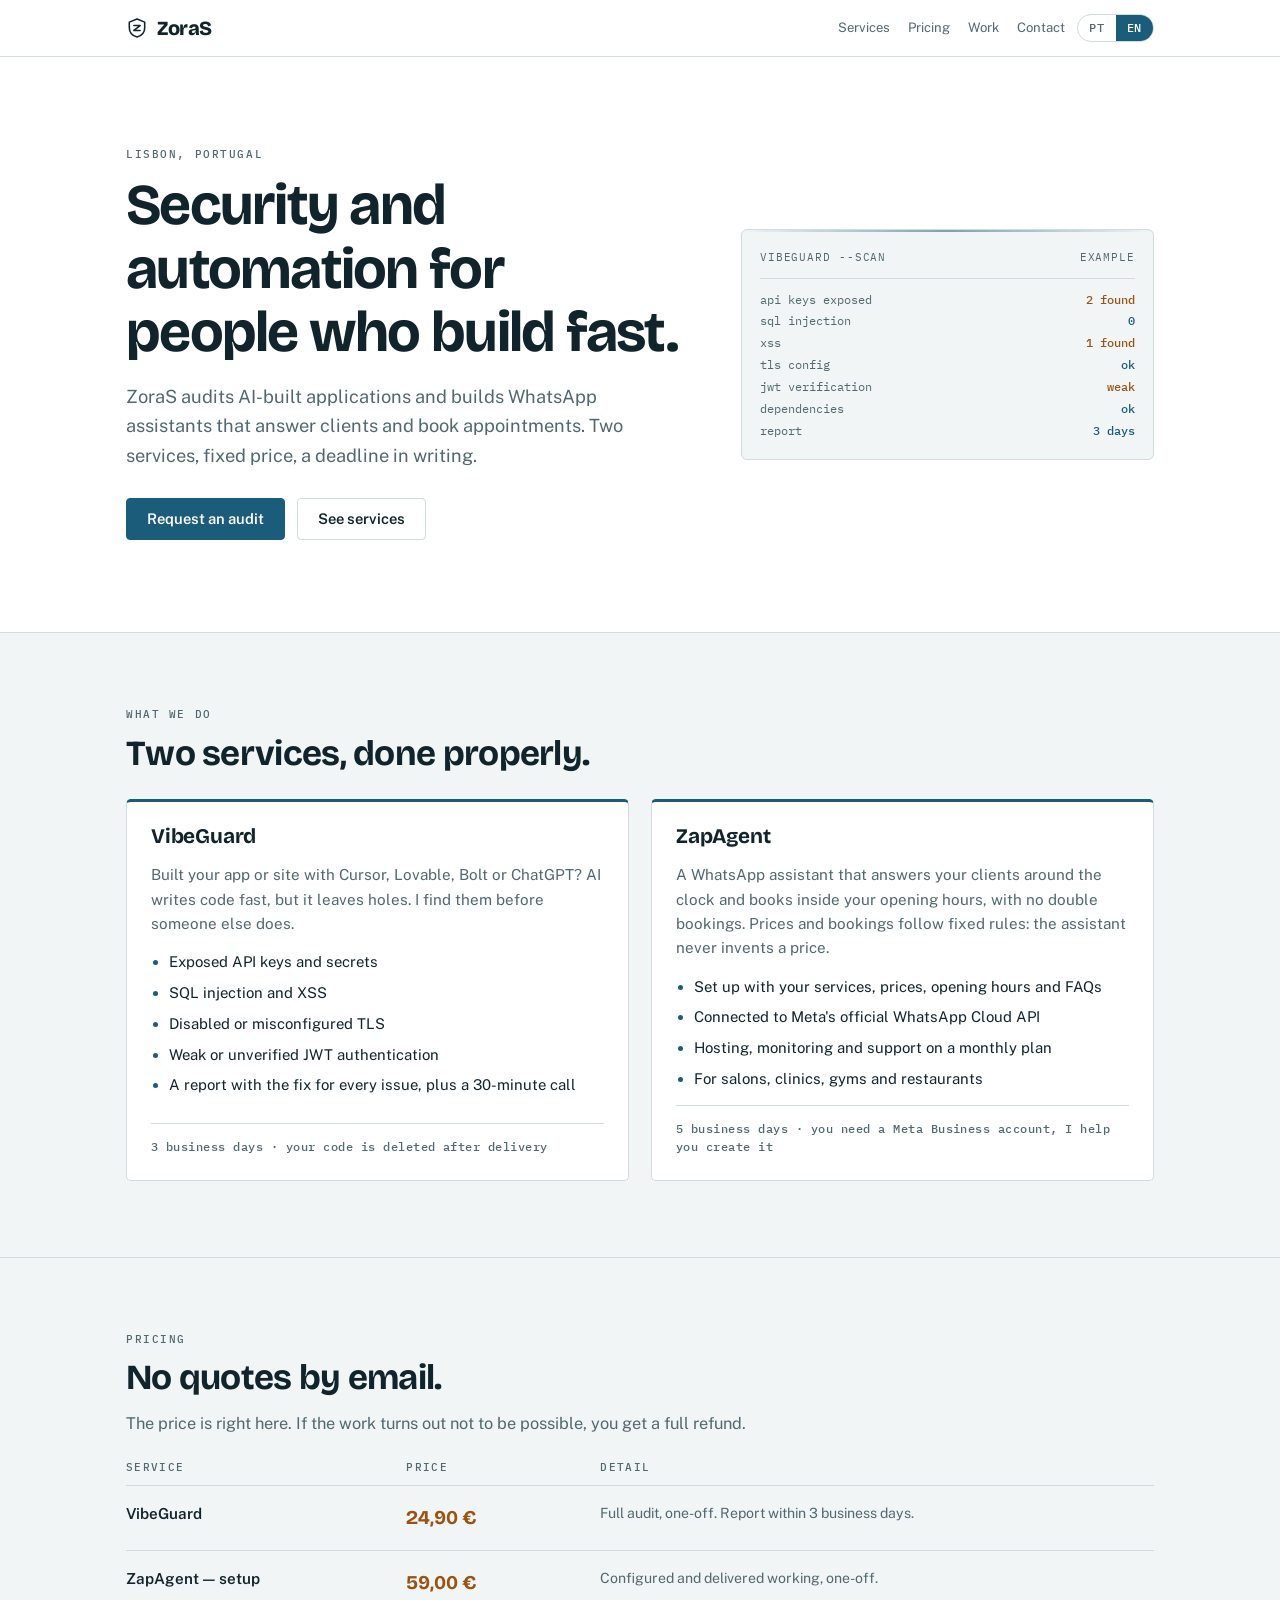
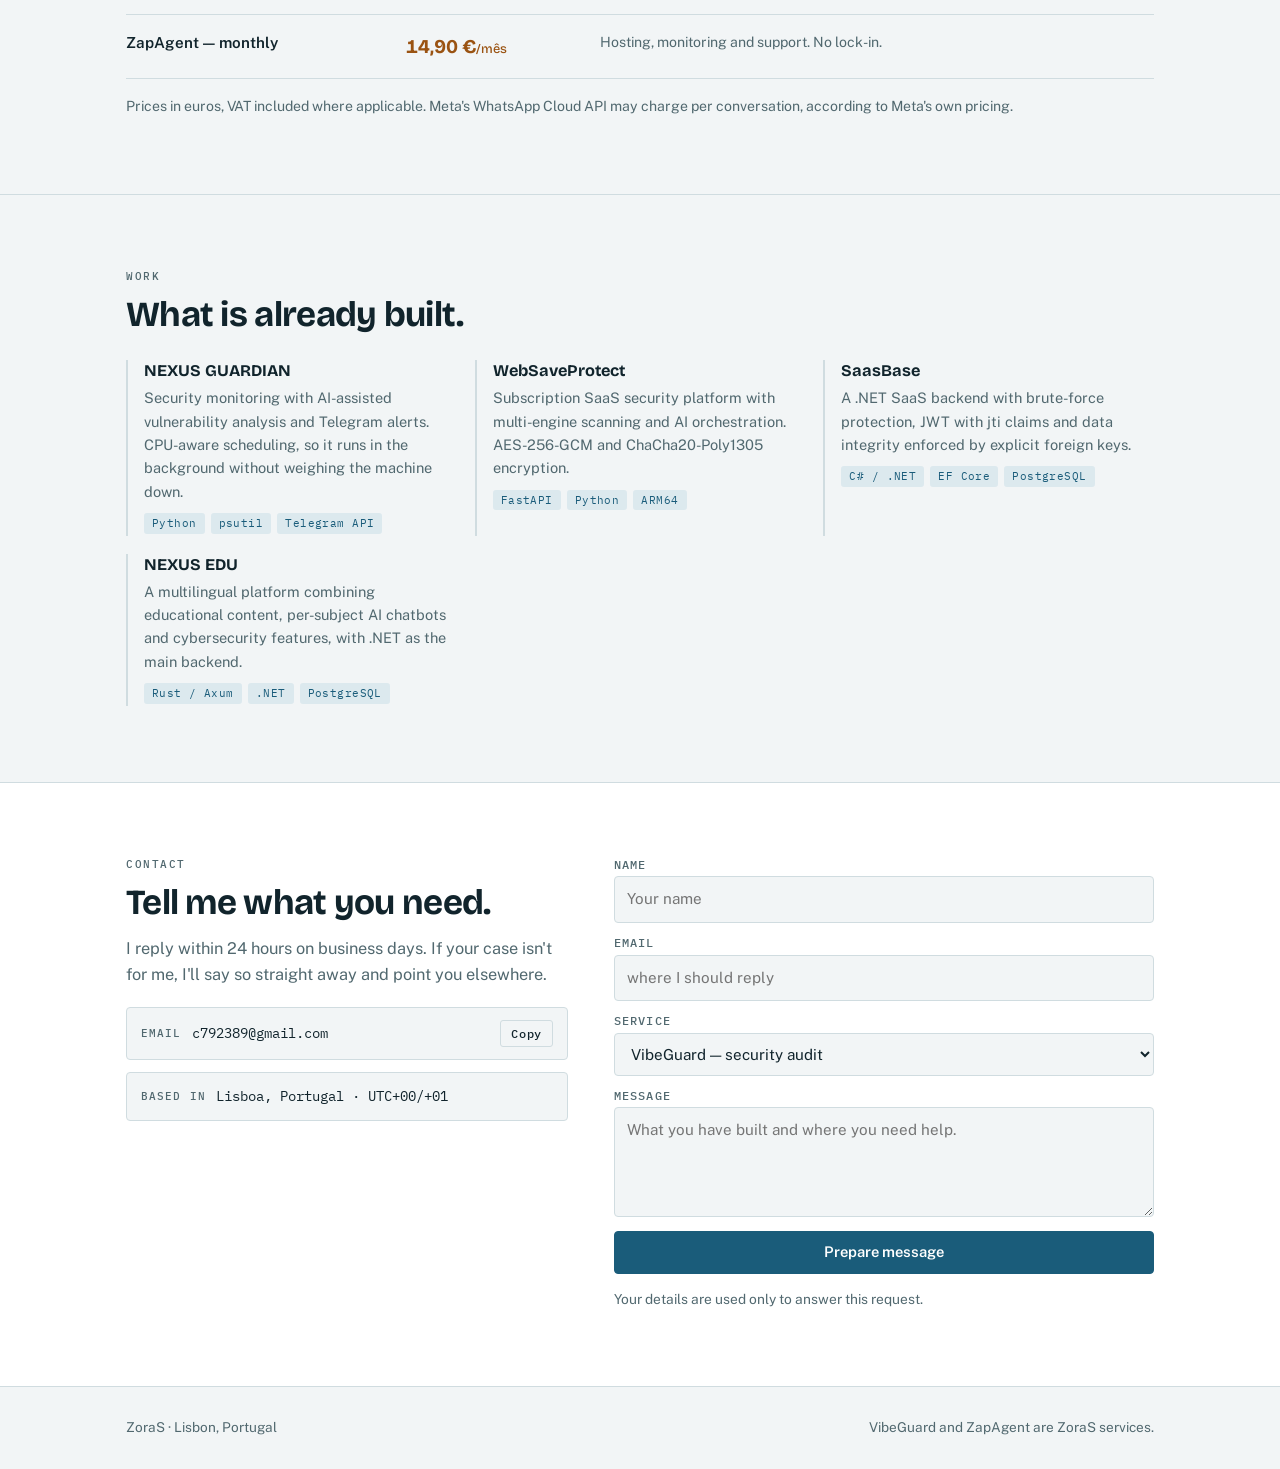
==== index.html @ ab736a9f "Move o site para a raiz" ====
<!doctype html>
<html lang="pt">
<head>
<meta charset="utf-8">
<meta name="viewport" content="width=device-width, initial-scale=1, viewport-fit=cover">
<title>ZoraS</title>
<meta name="description" content="Auditoria de seguranca para aplicacoes feitas com IA e assistentes de WhatsApp. Lisboa, Portugal.">
<meta name="referrer" content="strict-origin-when-cross-origin">
<link rel="preconnect" href="https://fonts.gstatic.com" crossorigin>
<link rel="stylesheet" href="https://fonts.googleapis.com/css2?family=Bricolage+Grotesque:opsz,wght@12..96,500;12..96,700;12..96,800&family=Public+Sans:ital,wght@0,400;0,500;0,600;1,400&family=IBM+Plex+Mono:wght@400;500&display=swap">
<link rel="stylesheet" href="/style.css">
</head>
<body>
<header class="site-head">
  <div class="wrap head-row">
    <a class="brand" href="#top">
      <svg class="mark" viewBox="0 0 24 24" aria-hidden="true">
        <path d="M12 2.2 3.6 5.6v6.1c0 5 3.6 8.8 8.4 10.1 4.8-1.3 8.4-5.1 8.4-10.1V5.6Z" fill="none" stroke="currentColor" stroke-width="1.7" stroke-linejoin="round"></path>
        <path d="M8.6 9.3h6.8l-6.8 5.4h6.8" fill="none" stroke="currentColor" stroke-width="1.7" stroke-linecap="round" stroke-linejoin="round"></path>
      </svg>
      ZoraS
    </a>
    <nav class="site-nav">
      <a href="#servicos" data-pt="Serviços" data-en="Services">Serviços</a>
      <a href="#precos" data-pt="Preços" data-en="Pricing">Preços</a>
      <a href="#trabalho" data-pt="Trabalho" data-en="Work">Trabalho</a>
      <a href="#contacto" data-pt="Contacto" data-en="Contact">Contacto</a>
    </nav>
    <div class="lang" role="group" aria-label="Idioma / Language">
      <button type="button" id="btn-pt" aria-pressed="true">PT</button>
      <button type="button" id="btn-en" aria-pressed="false">EN</button>
    </div>
  </div>
</header>

<main id="top">

  <section class="hero">
    <div class="wrap hero-grid">
      <div>
        <span class="eyebrow" data-pt="Lisboa, Portugal" data-en="Lisbon, Portugal">Lisboa, Portugal</span>
        <h1 data-pt="Segurança e automação para quem constrói depressa."
            data-en="Security and automation for people who build fast.">Segurança e automação para quem constrói depressa.</h1>
        <p class="lede"
           data-pt="A ZoraS audita aplicações feitas com IA e constrói assistentes de WhatsApp que respondem a clientes e marcam serviços. Dois serviços, preço fixo, prazo escrito."
           data-en="ZoraS audits AI-built applications and builds WhatsApp assistants that answer clients and book appointments. Two services, fixed price, a deadline in writing.">A ZoraS audita aplicações feitas com IA e constrói assistentes de WhatsApp que respondem a clientes e marcam serviços. Dois serviços, preço fixo, prazo escrito.</p>
        <div class="hero-actions">
          <a class="btn" href="#contacto" data-pt="Pedir auditoria" data-en="Request an audit">Pedir auditoria</a>
          <a class="btn ghost" href="#servicos" data-pt="Ver serviços" data-en="See services">Ver serviços</a>
        </div>
      </div>
      <div class="scan" aria-hidden="true">
        <div class="scan-head">
          <span>vibeguard --scan</span>
          <span data-pt="exemplo" data-en="example">exemplo</span>
        </div>
        <div class="scan-row"><span class="k">api keys exposed</span><span class="v flag">2 found</span></div>
        <div class="scan-row"><span class="k">sql injection</span><span class="v">0</span></div>
        <div class="scan-row"><span class="k">xss</span><span class="v flag">1 found</span></div>
        <div class="scan-row"><span class="k">tls config</span><span class="v">ok</span></div>
        <div class="scan-row"><span class="k">jwt verification</span><span class="v flag">weak</span></div>
        <div class="scan-row"><span class="k">dependencies</span><span class="v">ok</span></div>
        <div class="scan-row"><span class="k">report</span><span class="v">3 days</span></div>
      </div>
    </div>
  </section>

  <section id="servicos">
    <div class="wrap band">
      <span class="eyebrow" data-pt="O que fazemos" data-en="What we do">O que fazemos</span>
      <h2 style="font-size:clamp(1.6rem,3.6vw,2.2rem);letter-spacing:-0.02em"
          data-pt="Dois serviços, feitos a sério." data-en="Two services, done properly.">Dois serviços, feitos a sério.</h2>
      <div class="svc-grid">

        <article class="svc">
          <h3>VibeGuard</h3>
          <p data-pt="Fizeste a app ou o site com Cursor, Lovable, Bolt ou ChatGPT? A IA escreve código depressa, mas deixa buracos. Encontro-os antes de outra pessoa os encontrar."
             data-en="Built your app or site with Cursor, Lovable, Bolt or ChatGPT? AI writes code fast, but it leaves holes. I find them before someone else does.">Fizeste a app ou o site com Cursor, Lovable, Bolt ou ChatGPT? A IA escreve código depressa, mas deixa buracos. Encontro-os antes de outra pessoa os encontrar.</p>
          <ul>
            <li data-pt="Chaves de API e segredos expostos" data-en="Exposed API keys and secrets">Chaves de API e segredos expostos</li>
            <li data-pt="SQL injection e XSS" data-en="SQL injection and XSS">SQL injection e XSS</li>
            <li data-pt="TLS desativado ou mal configurado" data-en="Disabled or misconfigured TLS">TLS desativado ou mal configurado</li>
            <li data-pt="Autenticação JWT mal verificada" data-en="Weak or unverified JWT authentication">Autenticação JWT mal verificada</li>
            <li data-pt="Relatório com a correção de cada problema, mais chamada de 30 minutos" data-en="A report with the fix for every issue, plus a 30-minute call">Relatório com a correção de cada problema, mais chamada de 30 minutos</li>
          </ul>
          <div class="foot" data-pt="3 dias úteis · o teu código é apagado após a entrega" data-en="3 business days · your code is deleted after delivery">3 dias úteis · o teu código é apagado após a entrega</div>
        </article>

        <article class="svc">
          <h3>ZapAgent</h3>
          <p data-pt="Um assistente de WhatsApp que responde aos teus clientes 24 horas por dia e marca dentro do teu horário, sem sobreposições. Preços e marcações seguem regras fixas: o assistente nunca inventa preços."
             data-en="A WhatsApp assistant that answers your clients around the clock and books inside your opening hours, with no double bookings. Prices and bookings follow fixed rules: the assistant never invents a price.">Um assistente de WhatsApp que responde aos teus clientes 24 horas por dia e marca dentro do teu horário, sem sobreposições. Preços e marcações seguem regras fixas: o assistente nunca inventa preços.</p>
          <ul>
            <li data-pt="Configurado com os teus serviços, preços, horário e perguntas frequentes" data-en="Set up with your services, prices, opening hours and FAQs">Configurado com os teus serviços, preços, horário e perguntas frequentes</li>
            <li data-pt="Ligação à WhatsApp Cloud API oficial da Meta" data-en="Connected to Meta's official WhatsApp Cloud API">Ligação à WhatsApp Cloud API oficial da Meta</li>
            <li data-pt="Alojamento, monitorização e suporte por mensalidade" data-en="Hosting, monitoring and support on a monthly plan">Alojamento, monitorização e suporte por mensalidade</li>
            <li data-pt="Para salões, clínicas, ginásios e restaurantes" data-en="For salons, clinics, gyms and restaurants">Para salões, clínicas, ginásios e restaurantes</li>
          </ul>
          <div class="foot" data-pt="5 dias úteis · precisas de uma conta Meta Business, eu ajudo a criar" data-en="5 business days · you need a Meta Business account, I help you create it">5 dias úteis · precisas de uma conta Meta Business, eu ajudo a criar</div>
        </article>

      </div>
    </div>
  </section>

  <section id="precos">
    <div class="wrap band">
      <span class="eyebrow" data-pt="Preços" data-en="Pricing">Preços</span>
      <h2 style="font-size:clamp(1.6rem,3.6vw,2.2rem);letter-spacing:-0.02em"
          data-pt="Sem orçamentos por email." data-en="No quotes by email.">Sem orçamentos por email.</h2>
      <p class="lede" style="margin-top:12px"
         data-pt="O preço está aqui. Se o trabalho não for possível, devolvo o valor na totalidade."
         data-en="The price is right here. If the work turns out not to be possible, you get a full refund.">O preço está aqui. Se o trabalho não for possível, devolvo o valor na totalidade.</p>

      <div class="price-wrap">
        <table class="price">
          <thead>
            <tr>
              <th data-pt="Serviço" data-en="Service">Serviço</th>
              <th data-pt="Preço" data-en="Price">Preço</th>
              <th data-pt="Detalhe" data-en="Detail">Detalhe</th>
            </tr>
          </thead>
          <tbody>
            <tr>
              <td class="what">VibeGuard</td>
              <td class="amount">24,90 €</td>
              <td class="note" data-pt="Auditoria completa, uma vez. Relatório em 3 dias úteis." data-en="Full audit, one-off. Report within 3 business days.">Auditoria completa, uma vez. Relatório em 3 dias úteis.</td>
            </tr>
            <tr>
              <td class="what" data-pt="ZapAgent — instalação" data-en="ZapAgent — setup">ZapAgent — instalação</td>
              <td class="amount">59,00 €</td>
              <td class="note" data-pt="Configuração e entrega a funcionar, uma vez." data-en="Configured and delivered working, one-off.">Configuração e entrega a funcionar, uma vez.</td>
            </tr>
            <tr>
              <td class="what" data-pt="ZapAgent — mensalidade" data-en="ZapAgent — monthly">ZapAgent — mensalidade</td>
              <td class="amount">14,90 €<span style="font-size:0.8rem;font-weight:500">/mês</span></td>
              <td class="note" data-pt="Alojamento, monitorização e suporte. Sem fidelização." data-en="Hosting, monitoring and support. No lock-in.">Alojamento, monitorização e suporte. Sem fidelização.</td>
            </tr>
          </tbody>
        </table>
      </div>
      <p class="price-foot"
         data-pt="Valores em euros, com IVA incluído quando aplicável. A WhatsApp Cloud API da Meta pode cobrar por conversa, segundo a tabela da própria Meta."
         data-en="Prices in euros, VAT included where applicable. Meta's WhatsApp Cloud API may charge per conversation, according to Meta's own pricing.">Valores em euros, com IVA incluído quando aplicável. A WhatsApp Cloud API da Meta pode cobrar por conversa, segundo a tabela da própria Meta.</p>
    </div>
  </section>

  <section id="trabalho">
    <div class="wrap band">
      <span class="eyebrow" data-pt="Trabalho" data-en="Work">Trabalho</span>
      <h2 style="font-size:clamp(1.6rem,3.6vw,2.2rem);letter-spacing:-0.02em"
          data-pt="O que já está construído." data-en="What is already built.">O que já está construído.</h2>
      <div class="work-grid">

        <article class="work">
          <h3>NEXUS GUARDIAN</h3>
          <p data-pt="Monitorização de segurança com análise de vulnerabilidades assistida por IA e alertas por Telegram. Agendamento adaptado ao CPU, para correr em segundo plano sem pesar na máquina."
             data-en="Security monitoring with AI-assisted vulnerability analysis and Telegram alerts. CPU-aware scheduling, so it runs in the background without weighing the machine down.">Monitorização de segurança com análise de vulnerabilidades assistida por IA e alertas por Telegram. Agendamento adaptado ao CPU, para correr em segundo plano sem pesar na máquina.</p>
          <div class="chips"><span class="chip">Python</span><span class="chip">psutil</span><span class="chip">Telegram API</span></div>
        </article>

        <article class="work">
          <h3>WebSaveProtect</h3>
          <p data-pt="Plataforma SaaS de segurança por subscrição, com análise multi-motor e orquestração de IA. Cifragem AES-256-GCM e ChaCha20-Poly1305."
             data-en="Subscription SaaS security platform with multi-engine scanning and AI orchestration. AES-256-GCM and ChaCha20-Poly1305 encryption.">Plataforma SaaS de segurança por subscrição, com análise multi-motor e orquestração de IA. Cifragem AES-256-GCM e ChaCha20-Poly1305.</p>
          <div class="chips"><span class="chip">FastAPI</span><span class="chip">Python</span><span class="chip">ARM64</span></div>
        </article>

        <article class="work">
          <h3>SaasBase</h3>
          <p data-pt="Backend SaaS em .NET com proteção contra brute-force, JWT com jti e integridade de dados reforçada por chaves estrangeiras explícitas."
             data-en="A .NET SaaS backend with brute-force protection, JWT with jti claims and data integrity enforced by explicit foreign keys.">Backend SaaS em .NET com proteção contra brute-force, JWT com jti e integridade de dados reforçada por chaves estrangeiras explícitas.</p>
          <div class="chips"><span class="chip">C# / .NET</span><span class="chip">EF Core</span><span class="chip">PostgreSQL</span></div>
        </article>

        <article class="work">
          <h3>NEXUS EDU</h3>
          <p data-pt="Plataforma multilingue que junta conteúdo educativo, chatbots de IA por disciplina e funcionalidades de cibersegurança, com .NET como backend principal."
             data-en="A multilingual platform combining educational content, per-subject AI chatbots and cybersecurity features, with .NET as the main backend.">Plataforma multilingue que junta conteúdo educativo, chatbots de IA por disciplina e funcionalidades de cibersegurança, com .NET como backend principal.</p>
          <div class="chips"><span class="chip">Rust / Axum</span><span class="chip">.NET</span><span class="chip">PostgreSQL</span></div>
        </article>

      </div>
    </div>
  </section>

  <section id="contacto" class="contact">
    <div class="wrap band contact-grid">
      <div>
        <span class="eyebrow" data-pt="Contacto" data-en="Contact">Contacto</span>
        <h2 style="font-size:clamp(1.6rem,3.6vw,2.2rem);letter-spacing:-0.02em"
            data-pt="Diz o que precisas." data-en="Tell me what you need.">Diz o que precisas.</h2>
        <p class="lede" style="margin-top:12px"
           data-pt="Respondo em 24 horas em dias úteis. Se o teu caso não for para mim, digo-te logo e indico outro caminho."
           data-en="I reply within 24 hours on business days. If your case isn't for me, I'll say so straight away and point you elsewhere.">Respondo em 24 horas em dias úteis. Se o teu caso não for para mim, digo-te logo e indico outro caminho.</p>

        <div class="direct">
          <div class="direct-row">
            <span class="lbl">Email</span>
            <span class="val" id="email-val">c792389@gmail.com</span>
            <button type="button" class="copy" id="copy-email" data-pt="Copiar" data-en="Copy">Copiar</button>
          </div>
          <div class="direct-row">
            <span class="lbl" data-pt="Base" data-en="Based in">Base</span>
            <span class="val">Lisboa, Portugal · UTC+00/+01</span>
          </div>
        </div>
      </div>

      <form id="lead-form" novalidate>
        <div class="field">
          <label for="f-name" data-pt="Nome" data-en="Name">Nome</label>
          <input id="f-name" name="name" type="text" autocomplete="name" required
                 data-pt-ph="O teu nome" data-en-ph="Your name" placeholder="O teu nome">
        </div>
        <div class="field">
          <label for="f-email" data-pt="Email" data-en="Email">Email</label>
          <input id="f-email" name="email" type="email" autocomplete="email" required
                 data-pt-ph="para onde respondo" data-en-ph="where I should reply" placeholder="para onde respondo">
        </div>
        <div class="field">
          <label for="f-service" data-pt="Serviço" data-en="Service">Serviço</label>
          <select id="f-service" name="service">
            <option value="vibeguard" data-pt="VibeGuard — auditoria de segurança" data-en="VibeGuard — security audit">VibeGuard — auditoria de segurança</option>
            <option value="zapagent" data-pt="ZapAgent — assistente de WhatsApp" data-en="ZapAgent — WhatsApp assistant">ZapAgent — assistente de WhatsApp</option>
            <option value="ambos" data-pt="Os dois" data-en="Both">Os dois</option>
            <option value="outro" data-pt="Outro assunto" data-en="Something else">Outro assunto</option>
          </select>
        </div>
        <div class="field">
          <label for="f-msg" data-pt="Mensagem" data-en="Message">Mensagem</label>
          <textarea id="f-msg" name="message" required
                    data-pt-ph="O que tens construído e onde precisas de ajuda."
                    data-en-ph="What you have built and where you need help."
                    placeholder="O que tens construído e onde precisas de ajuda."></textarea>
        </div>
        <button class="btn" type="submit" id="f-submit" data-pt="Preparar mensagem" data-en="Prepare message">Preparar mensagem</button>
        <p class="status" id="f-status" hidden></p>

        <div class="field" id="f-out-wrap" hidden>
          <label for="f-out" data-pt="Mensagem pronta" data-en="Message ready">Mensagem pronta</label>
          <textarea id="f-out" readonly rows="9"></textarea>
          <button type="button" class="copy" id="copy-msg" style="justify-self:start"
                  data-pt="Copiar mensagem" data-en="Copy message">Copiar mensagem</button>
        </div>

        <p class="form-note" id="f-note"
           data-pt="Os teus dados são usados apenas para responder a este pedido."
           data-en="Your details are used only to answer this request.">Os teus dados são usados apenas para responder a este pedido.</p>
      </form>
    </div>
  </section>

  <footer>
    <div class="wrap foot-row">
      <span data-pt="ZoraS · Lisboa, Portugal" data-en="ZoraS · Lisbon, Portugal">ZoraS · Lisboa, Portugal</span>
      <span data-pt="VibeGuard e ZapAgent são serviços ZoraS." data-en="VibeGuard and ZapAgent are ZoraS services.">VibeGuard e ZapAgent são serviços ZoraS.</span>
    </div>
  </footer>

</main>
<script src="/app.js" defer></script>
</body>
</html>
---- style.css ----
/* reset equivalente ao do artefacto, necessario no auto-alojamento */
:root { color-scheme: light; padding-top: env(safe-area-inset-top, 0px); padding-bottom: env(safe-area-inset-bottom, 0px); }
body { margin: 0; }
img { max-width: 100%; }
[hidden] { display: none !important; }

/* Layout: single column, hairline-separated bands; mono eyebrows index the sections; azulejo blue carries structure, ochre marks only prices and the primary action. */
:root {
  --bg: #F2F5F6;
  --surface: #FFFFFF;
  --surface-2: #E7EDEF;
  --fg: #11242C;
  --muted: #51686F;
  --line: #D0DCE0;
  --accent: #1A5C7A;
  --on-accent: #FFFFFF;
  --accent-soft: #DCE9EE;
  --ochre: #9A5312;
  --ochre-soft: #F3E6D7;

  --display: "Bricolage Grotesque", "Trebuchet MS", system-ui, sans-serif;
  --body: "Public Sans", -apple-system, BlinkMacSystemFont, "Segoe UI", sans-serif;
  --mono: "IBM Plex Mono", ui-monospace, "SF Mono", Menlo, monospace;

  --wrap: 1060px;
}
@media (prefers-color-scheme: dark) {
  :root:not([data-theme="light"]) {
    --bg: #0B1A20;
    --surface: #10262F;
    --surface-2: #163340;
    --fg: #E4EDEF;
    --muted: #93A9B1;
    --line: #1F3C48;
    --accent: #63B6D6;
    --on-accent: #07171D;
    --accent-soft: #15323F;
    --ochre: #E5A063;
    --ochre-soft: #2E2113;
    color-scheme: dark;
  }
}
:root[data-theme="dark"] {
  --bg: #0B1A20;
  --surface: #10262F;
  --surface-2: #163340;
  --fg: #E4EDEF;
  --muted: #93A9B1;
  --line: #1F3C48;
  --accent: #63B6D6;
  --on-accent: #07171D;
  --accent-soft: #15323F;
  --ochre: #E5A063;
  --ochre-soft: #2E2113;
  color-scheme: dark;
}

* { box-sizing: border-box; }
body {
  background: var(--bg);
  color: var(--fg);
  font-family: var(--body);
  font-size: 16px;
  line-height: 1.6;
  margin: 0;
  -webkit-font-smoothing: antialiased;
}
body::before {
  content: "";
  position: fixed;
  inset: 0 0 auto;
  height: env(safe-area-inset-top, 0px);
  z-index: 10;
  background: var(--surface);
}
.wrap {
  max-width: var(--wrap);
  margin: 0 auto;
  padding-left: max(16px, env(safe-area-inset-left, 0px));
  padding-right: max(16px, env(safe-area-inset-right, 0px));
}
h1, h2, h3 { font-family: var(--display); font-weight: 700; text-wrap: balance; margin: 0; line-height: 1.1; }
p { margin: 0; }
a { color: var(--accent); }

/* ---------- header ---------- */
.site-head {
  position: sticky;
  top: env(safe-area-inset-top, 0px);
  z-index: 11;
  background: var(--surface);
  border-bottom: 1px solid var(--line);
}
.head-row {
  display: flex;
  align-items: center;
  gap: 12px;
  padding-block: 12px;
  flex-wrap: wrap;
}
.brand {
  font-family: var(--display);
  font-weight: 800;
  font-size: 1.25rem;
  letter-spacing: -0.02em;
  display: flex;
  align-items: center;
  gap: 9px;
  text-decoration: none;
  color: var(--fg);
  margin-right: auto;
}
.mark { width: 22px; height: 22px; flex: none; }
.site-nav { display: flex; gap: 18px; flex-wrap: wrap; }
.site-nav a {
  font-size: 0.82rem;
  text-decoration: none;
  color: var(--muted);
  padding-block: 4px;
  border-bottom: 1px solid transparent;
}
.site-nav a:hover { color: var(--fg); border-bottom-color: var(--accent); }
.lang {
  display: flex;
  border: 1px solid var(--line);
  border-radius: 999px;
  overflow: hidden;
  flex: none;
}
.lang button {
  font: 500 0.72rem/1 var(--mono);
  letter-spacing: 0.06em;
  padding: 7px 11px;
  background: transparent;
  color: var(--muted);
  border: 0;
  cursor: pointer;
}
.lang button[aria-pressed="true"] { background: var(--accent); color: var(--on-accent); }

/* ---------- shared section furniture ---------- */
section { border-bottom: 1px solid var(--line); }
.band { padding-block: clamp(44px, 7vw, 76px); }
.eyebrow {
  font: 500 0.7rem/1 var(--mono);
  letter-spacing: 0.14em;
  text-transform: uppercase;
  color: var(--muted);
  display: block;
  margin-bottom: 14px;
}
.lede { color: var(--muted); max-width: 62ch; font-size: 1.02rem; }

/* ---------- hero ---------- */
.hero { background: var(--surface); }
.hero-grid {
  display: grid;
  grid-template-columns: minmax(0, 1.15fr) minmax(0, 0.85fr);
  gap: clamp(28px, 5vw, 56px);
  align-items: center;
  padding-block: clamp(48px, 8vw, 92px);
}
.hero h1 {
  font-size: clamp(2.1rem, 6vw, 3.6rem);
  letter-spacing: -0.03em;
  margin-bottom: 18px;
}
.hero .lede { font-size: clamp(1rem, 2.2vw, 1.14rem); }
.hero-actions { display: flex; gap: 12px; flex-wrap: wrap; margin-top: 28px; }
.btn {
  font: 600 0.92rem/1 var(--body);
  padding: 13px 20px;
  border-radius: 4px;
  border: 1px solid var(--accent);
  background: var(--accent);
  color: var(--on-accent);
  text-decoration: none;
  cursor: pointer;
  display: inline-block;
}
.btn.ghost { background: transparent; color: var(--fg); border-color: var(--line); }
.btn:hover { opacity: 0.9; }

/* scan panel */
.scan {
  border: 1px solid var(--line);
  background: var(--bg);
  border-radius: 6px;
  padding: 18px;
  font: 400 0.78rem/1.75 var(--mono);
  position: relative;
  overflow: hidden;
  min-width: 0;
}
.scan-head {
  display: flex;
  justify-content: space-between;
  gap: 10px;
  color: var(--muted);
  border-bottom: 1px solid var(--line);
  padding-bottom: 10px;
  margin-bottom: 10px;
  font-size: 0.7rem;
  letter-spacing: 0.08em;
  text-transform: uppercase;
}
.scan-row { display: flex; gap: 10px; align-items: baseline; }
.scan-row .k { color: var(--muted); flex: 1; min-width: 0; }
.scan-row .v { color: var(--accent); font-weight: 500; white-space: nowrap; }
.scan-row .v.flag { color: var(--ochre); }
.scan::after {
  content: "";
  position: absolute;
  left: 0; right: 0; top: 0;
  height: 2px;
  background: linear-gradient(90deg, transparent, var(--accent), transparent);
  opacity: 0.55;
  animation: sweep 5.5s linear infinite;
}
@keyframes sweep { 0% { transform: translateY(0) } 100% { transform: translateY(240px) } }
@media (prefers-reduced-motion: reduce) { .scan::after { animation: none; } }

/* ---------- services ---------- */
.svc-grid { display: grid; gap: 22px; grid-template-columns: repeat(auto-fit, minmax(280px, 1fr)); margin-top: 26px; }
.svc {
  background: var(--surface);
  border: 1px solid var(--line);
  border-top: 3px solid var(--accent);
  border-radius: 5px;
  padding: 24px;
  display: flex;
  flex-direction: column;
  gap: 14px;
  min-width: 0;
}
.svc h3 { font-size: 1.3rem; letter-spacing: -0.01em; }
.svc p { color: var(--muted); font-size: 0.95rem; }
.svc ul { margin: 0; padding-left: 18px; display: grid; gap: 7px; font-size: 0.93rem; }
.svc li::marker { color: var(--accent); }
.svc .foot {
  margin-top: auto;
  padding-top: 14px;
  border-top: 1px solid var(--line);
  font: 500 0.76rem/1.5 var(--mono);
  color: var(--muted);
  letter-spacing: 0.04em;
}

/* ---------- pricing ---------- */
.price-wrap { overflow-x: auto; margin-top: 26px; }
table.price { width: 100%; border-collapse: collapse; font-size: 0.95rem; min-width: 480px; }
table.price th {
  text-align: left;
  font: 500 0.7rem/1 var(--mono);
  letter-spacing: 0.12em;
  text-transform: uppercase;
  color: var(--muted);
  padding: 0 14px 12px 0;
  border-bottom: 1px solid var(--line);
}
table.price td { padding: 16px 14px 16px 0; border-bottom: 1px solid var(--line); vertical-align: top; }
table.price .amount {
  font-family: var(--display);
  font-weight: 700;
  font-size: 1.22rem;
  color: var(--ochre);
  font-variant-numeric: tabular-nums;
  white-space: nowrap;
}
table.price .what { font-weight: 600; }
table.price .note { color: var(--muted); font-size: 0.88rem; }
.price-foot { margin-top: 16px; color: var(--muted); font-size: 0.88rem; }

/* ---------- work ---------- */
.work-grid { display: grid; gap: 18px; grid-template-columns: repeat(auto-fit, minmax(250px, 1fr)); margin-top: 26px; }
.work { border-left: 2px solid var(--line); padding: 2px 0 2px 16px; min-width: 0; }
.work h3 { font-size: 1.02rem; margin-bottom: 6px; }
.work p { color: var(--muted); font-size: 0.91rem; }
.chips { display: flex; flex-wrap: wrap; gap: 6px; margin-top: 10px; }
.chip {
  font: 400 0.68rem/1 var(--mono);
  letter-spacing: 0.04em;
  background: var(--accent-soft);
  color: var(--accent);
  padding: 5px 8px;
  border-radius: 3px;
}

/* ---------- contact ---------- */
.contact { background: var(--surface); }
.contact-grid { display: grid; gap: clamp(26px, 4vw, 46px); grid-template-columns: minmax(0, 0.9fr) minmax(0, 1.1fr); align-items: start; }
form { display: grid; gap: 14px; }
.field { display: grid; gap: 6px; min-width: 0; }
label { font: 500 0.72rem/1 var(--mono); letter-spacing: 0.1em; text-transform: uppercase; color: var(--muted); }
input, select, textarea {
  font: 400 0.95rem/1.5 var(--body);
  color: var(--fg);
  background: var(--bg);
  border: 1px solid var(--line);
  border-radius: 4px;
  padding: 11px 12px;
  width: 100%;
  min-width: 0;
}
textarea { resize: vertical; min-height: 110px; }
input:focus-visible, select:focus-visible, textarea:focus-visible, button:focus-visible, a:focus-visible {
  outline: 2px solid var(--accent);
  outline-offset: 2px;
}
.form-note { font-size: 0.86rem; color: var(--muted); }
.status { font-size: 0.9rem; padding: 12px 14px; border-radius: 4px; border: 1px solid var(--line); background: var(--bg); }
.status.ok { border-color: var(--accent); background: var(--accent-soft); color: var(--accent); }
.status.warn { border-color: var(--ochre); background: var(--ochre-soft); color: var(--ochre); }
.direct { display: grid; gap: 12px; margin-top: 20px; }
.direct-row {
  display: flex; align-items: center; gap: 10px; flex-wrap: wrap;
  border: 1px solid var(--line); border-radius: 4px; padding: 12px 14px; background: var(--bg);
}
.direct-row .lbl { font: 500 0.7rem/1 var(--mono); letter-spacing: 0.1em; text-transform: uppercase; color: var(--muted); }
.direct-row .val { font-family: var(--mono); font-size: 0.88rem; word-break: break-all; min-width: 0; flex: 1; }
.copy {
  font: 500 0.72rem/1 var(--mono); letter-spacing: 0.06em;
  border: 1px solid var(--line); background: transparent; color: var(--fg);
  padding: 7px 10px; border-radius: 3px; cursor: pointer; flex: none;
}
.copy:hover { border-color: var(--accent); color: var(--accent); }

/* ---------- footer ---------- */
footer { padding-block: 30px; color: var(--muted); font-size: 0.85rem; }
.foot-row { display: flex; justify-content: space-between; gap: 14px; flex-wrap: wrap; }

@media (max-width: 760px) {
  .hero-grid, .contact-grid { grid-template-columns: 1fr; }
  .site-nav { order: 3; width: 100%; gap: 14px; }
}
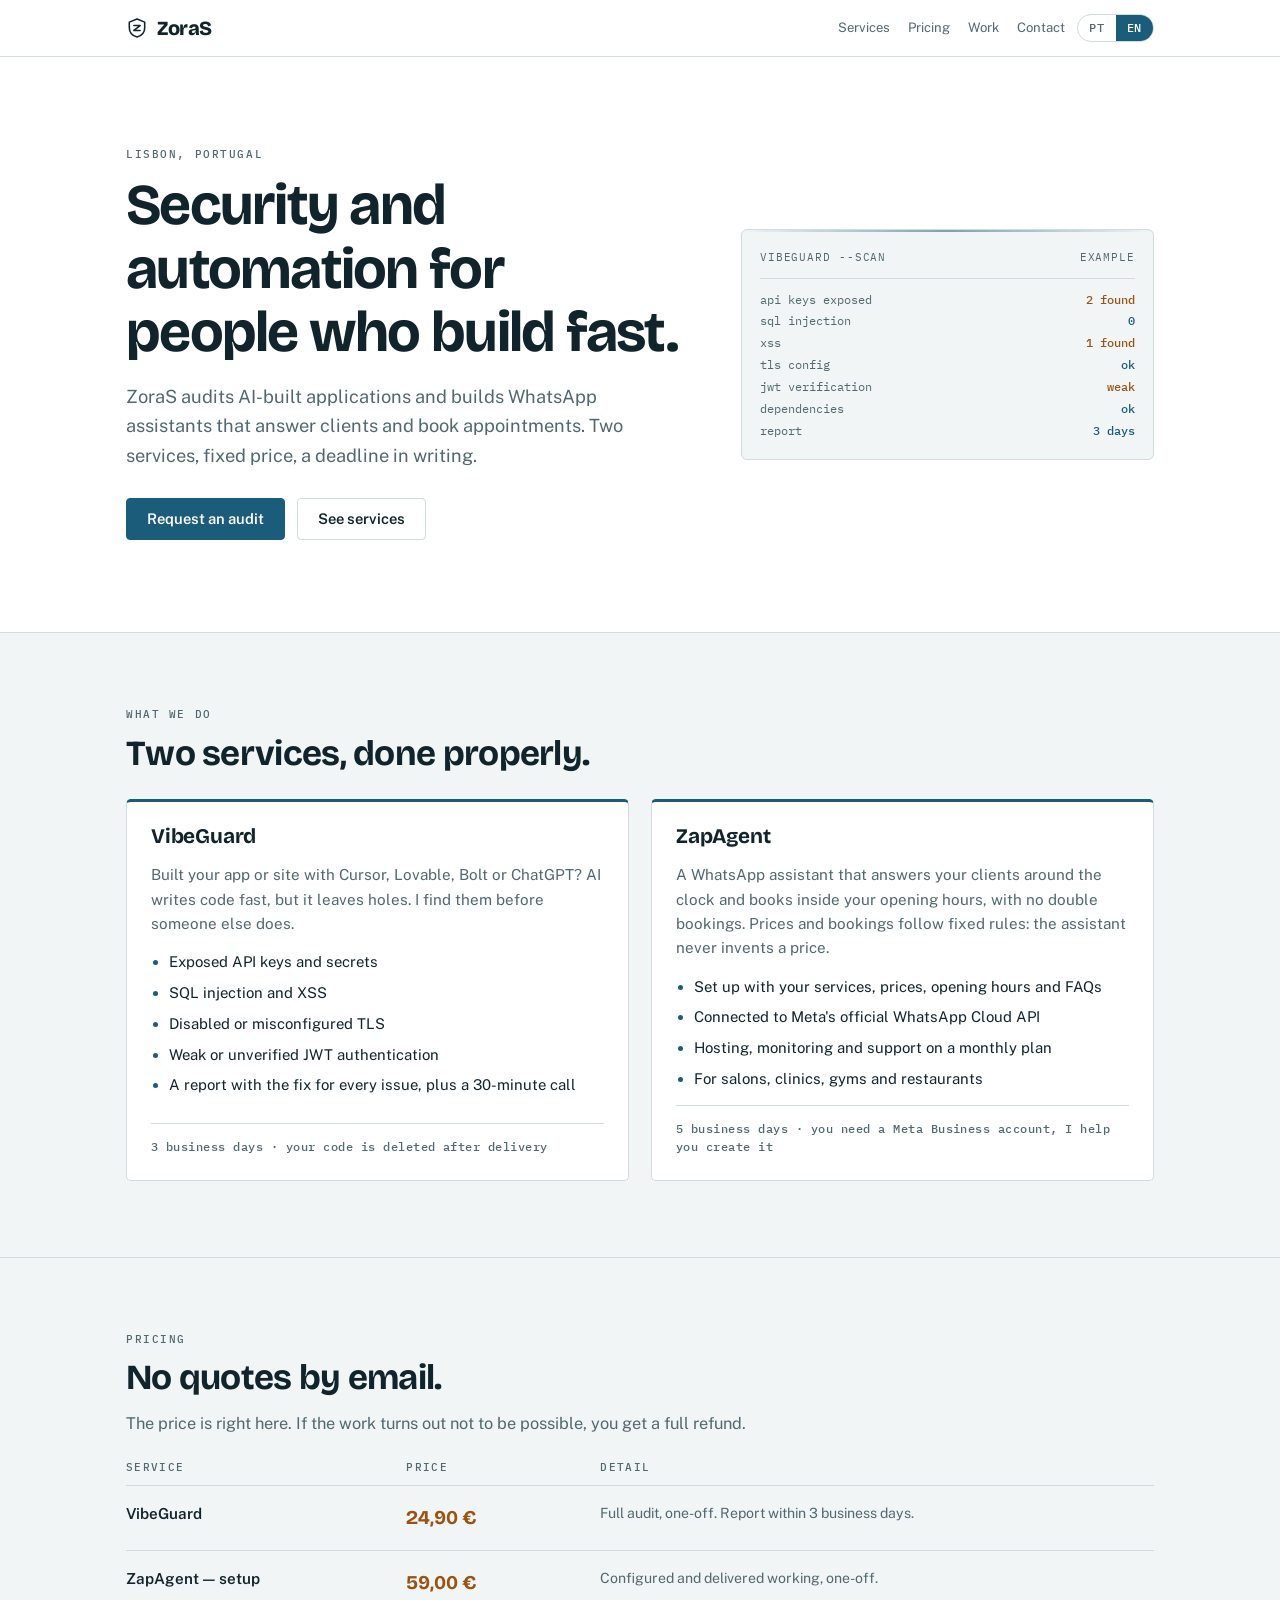
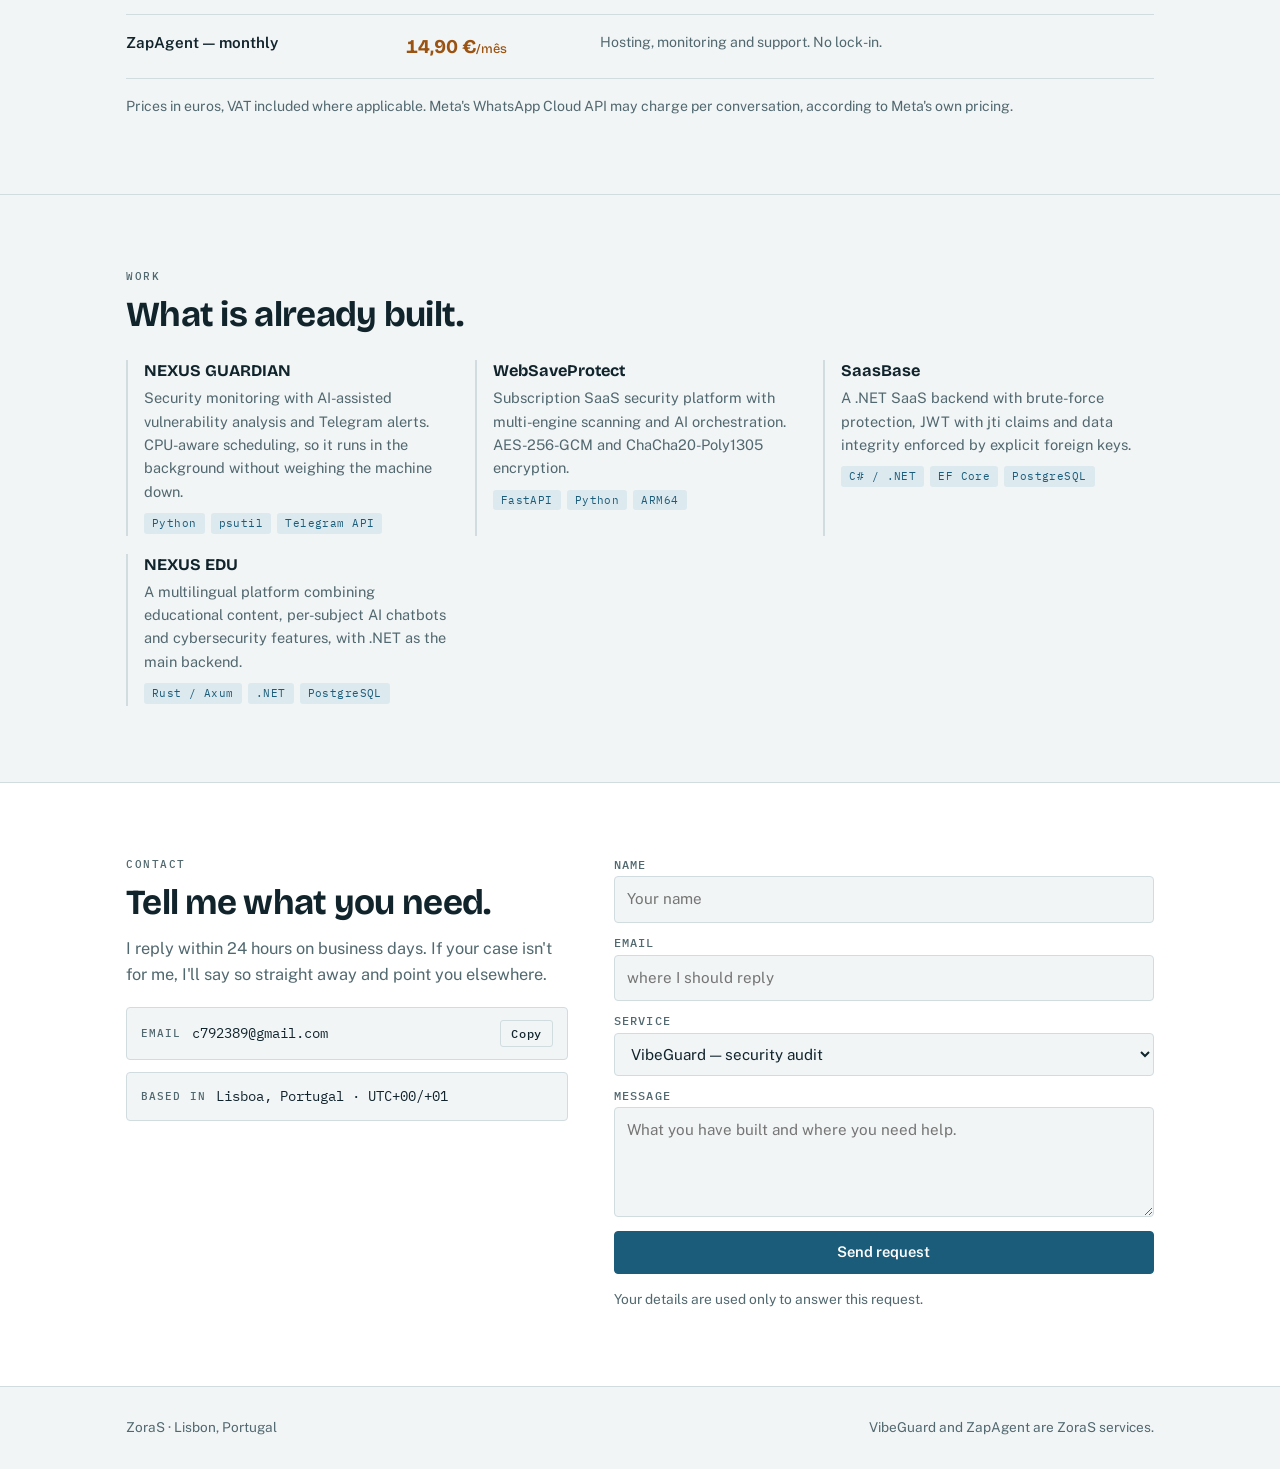
==== commit 87e16d72: "Formulário de contacto envia pedidos para a D1 (/api/lead), com alternativa de copiar Co-Authored-By" ====
--- a/index.html
+++ b/index.html
@@ -68,7 +68,7 @@
   <section id="servicos">
     <div class="wrap band">
       <span class="eyebrow" data-pt="O que fazemos" data-en="What we do">O que fazemos</span>
-      <h2 style="font-size:clamp(1.6rem,3.6vw,2.2rem);letter-spacing:-0.02em"
+      <h2 class="sec-title"
           data-pt="Dois serviços, feitos a sério." data-en="Two services, done properly.">Dois serviços, feitos a sério.</h2>
       <div class="svc-grid">
 
@@ -106,9 +106,9 @@
   <section id="precos">
     <div class="wrap band">
       <span class="eyebrow" data-pt="Preços" data-en="Pricing">Preços</span>
-      <h2 style="font-size:clamp(1.6rem,3.6vw,2.2rem);letter-spacing:-0.02em"
+      <h2 class="sec-title"
           data-pt="Sem orçamentos por email." data-en="No quotes by email.">Sem orçamentos por email.</h2>
-      <p class="lede" style="margin-top:12px"
+      <p class="lede sec-lede"
          data-pt="O preço está aqui. Se o trabalho não for possível, devolvo o valor na totalidade."
          data-en="The price is right here. If the work turns out not to be possible, you get a full refund.">O preço está aqui. Se o trabalho não for possível, devolvo o valor na totalidade.</p>
 
@@ -134,7 +134,7 @@
             </tr>
             <tr>
               <td class="what" data-pt="ZapAgent — mensalidade" data-en="ZapAgent — monthly">ZapAgent — mensalidade</td>
-              <td class="amount">14,90 €<span style="font-size:0.8rem;font-weight:500">/mês</span></td>
+              <td class="amount">14,90 €<span class="per">/mês</span></td>
               <td class="note" data-pt="Alojamento, monitorização e suporte. Sem fidelização." data-en="Hosting, monitoring and support. No lock-in.">Alojamento, monitorização e suporte. Sem fidelização.</td>
             </tr>
           </tbody>
@@ -149,7 +149,7 @@
   <section id="trabalho">
     <div class="wrap band">
       <span class="eyebrow" data-pt="Trabalho" data-en="Work">Trabalho</span>
-      <h2 style="font-size:clamp(1.6rem,3.6vw,2.2rem);letter-spacing:-0.02em"
+      <h2 class="sec-title"
           data-pt="O que já está construído." data-en="What is already built.">O que já está construído.</h2>
       <div class="work-grid">
 
@@ -189,9 +189,9 @@
     <div class="wrap band contact-grid">
       <div>
         <span class="eyebrow" data-pt="Contacto" data-en="Contact">Contacto</span>
-        <h2 style="font-size:clamp(1.6rem,3.6vw,2.2rem);letter-spacing:-0.02em"
+        <h2 class="sec-title"
             data-pt="Diz o que precisas." data-en="Tell me what you need.">Diz o que precisas.</h2>
-        <p class="lede" style="margin-top:12px"
+        <p class="lede sec-lede"
            data-pt="Respondo em 24 horas em dias úteis. Se o teu caso não for para mim, digo-te logo e indico outro caminho."
            data-en="I reply within 24 hours on business days. If your case isn't for me, I'll say so straight away and point you elsewhere.">Respondo em 24 horas em dias úteis. Se o teu caso não for para mim, digo-te logo e indico outro caminho.</p>
 
@@ -235,13 +235,17 @@
                     data-en-ph="What you have built and where you need help."
                     placeholder="O que tens construído e onde precisas de ajuda."></textarea>
         </div>
-        <button class="btn" type="submit" id="f-submit" data-pt="Preparar mensagem" data-en="Prepare message">Preparar mensagem</button>
+        <div class="hp" aria-hidden="true">
+          <label for="f-website">Website</label>
+          <input id="f-website" name="website" type="text" tabindex="-1" autocomplete="off">
+        </div>
+        <button class="btn" type="submit" id="f-submit" data-pt="Enviar pedido" data-en="Send request">Enviar pedido</button>
         <p class="status" id="f-status" hidden></p>
 
         <div class="field" id="f-out-wrap" hidden>
           <label for="f-out" data-pt="Mensagem pronta" data-en="Message ready">Mensagem pronta</label>
           <textarea id="f-out" readonly rows="9"></textarea>
-          <button type="button" class="copy" id="copy-msg" style="justify-self:start"
+          <button type="button" class="copy copy-start" id="copy-msg"
                   data-pt="Copiar mensagem" data-en="Copy message">Copiar mensagem</button>
         </div>
 
--- a/style.css
+++ b/style.css
@@ -333,3 +333,33 @@
   .hero-grid, .contact-grid { grid-template-columns: 1fr; }
   .site-nav { order: 3; width: 100%; gap: 14px; }
 }
+
+/* ---------- utilitarios (substituem estilos inline, bloqueados pela CSP) ---------- */
+.sec-title { font-size: clamp(1.6rem, 3.6vw, 2.2rem); letter-spacing: -0.02em; }
+.sec-lede { margin-top: 12px; }
+.per { font-size: 0.8rem; font-weight: 500; }
+.copy-start { justify-self: start; }
+
+/* ---------- landing pages de anuncios (vibeguard.html, zapagent.html) ---------- */
+.lp-steps { display: grid; grid-template-columns: repeat(3, 1fr); gap: 14px; margin-top: 26px; padding: 0; list-style: none; counter-reset: step; }
+.lp-steps li { border: 1px solid var(--line); border-radius: 4px; background: var(--surface); padding: 18px; counter-increment: step; }
+.lp-steps li::before { content: "0" counter(step); display: block; font: 500 0.75rem/1 var(--mono); letter-spacing: 0.1em; color: var(--accent); margin-bottom: 10px; }
+.lp-steps strong { display: block; font-family: var(--display); font-size: 1.05rem; margin-bottom: 4px; }
+.lp-steps p { color: var(--muted); font-size: 0.93rem; }
+.lp-offer { display: grid; grid-template-columns: 1fr auto; gap: 18px; align-items: center; margin-top: 24px; border: 1px solid var(--ochre); border-radius: 4px; background: var(--ochre-soft); padding: 22px; }
+.lp-offer .big { font-family: var(--display); font-weight: 800; font-size: clamp(2rem, 5vw, 2.6rem); color: var(--ochre); line-height: 1; font-variant-numeric: tabular-nums; }
+.lp-offer .big small { font-size: 0.95rem; font-weight: 500; }
+.lp-offer p { color: var(--fg); margin-top: 6px; }
+.lp-faq { margin-top: 22px; display: grid; gap: 10px; }
+.lp-faq details { border: 1px solid var(--line); border-radius: 4px; background: var(--surface); padding: 14px 16px; }
+.lp-faq summary { cursor: pointer; font-weight: 600; }
+.lp-faq details p { color: var(--muted); margin-top: 8px; }
+.lp-cta { text-align: center; }
+.lp-cta .hero-actions { justify-content: center; }
+@media (max-width: 760px) {
+  .lp-steps { grid-template-columns: 1fr; }
+  .lp-offer { grid-template-columns: 1fr; }
+}
+
+/* campo-isco anti-spam do formulário */
+.hp{position:absolute;left:-9999px;width:1px;height:1px;overflow:hidden}
